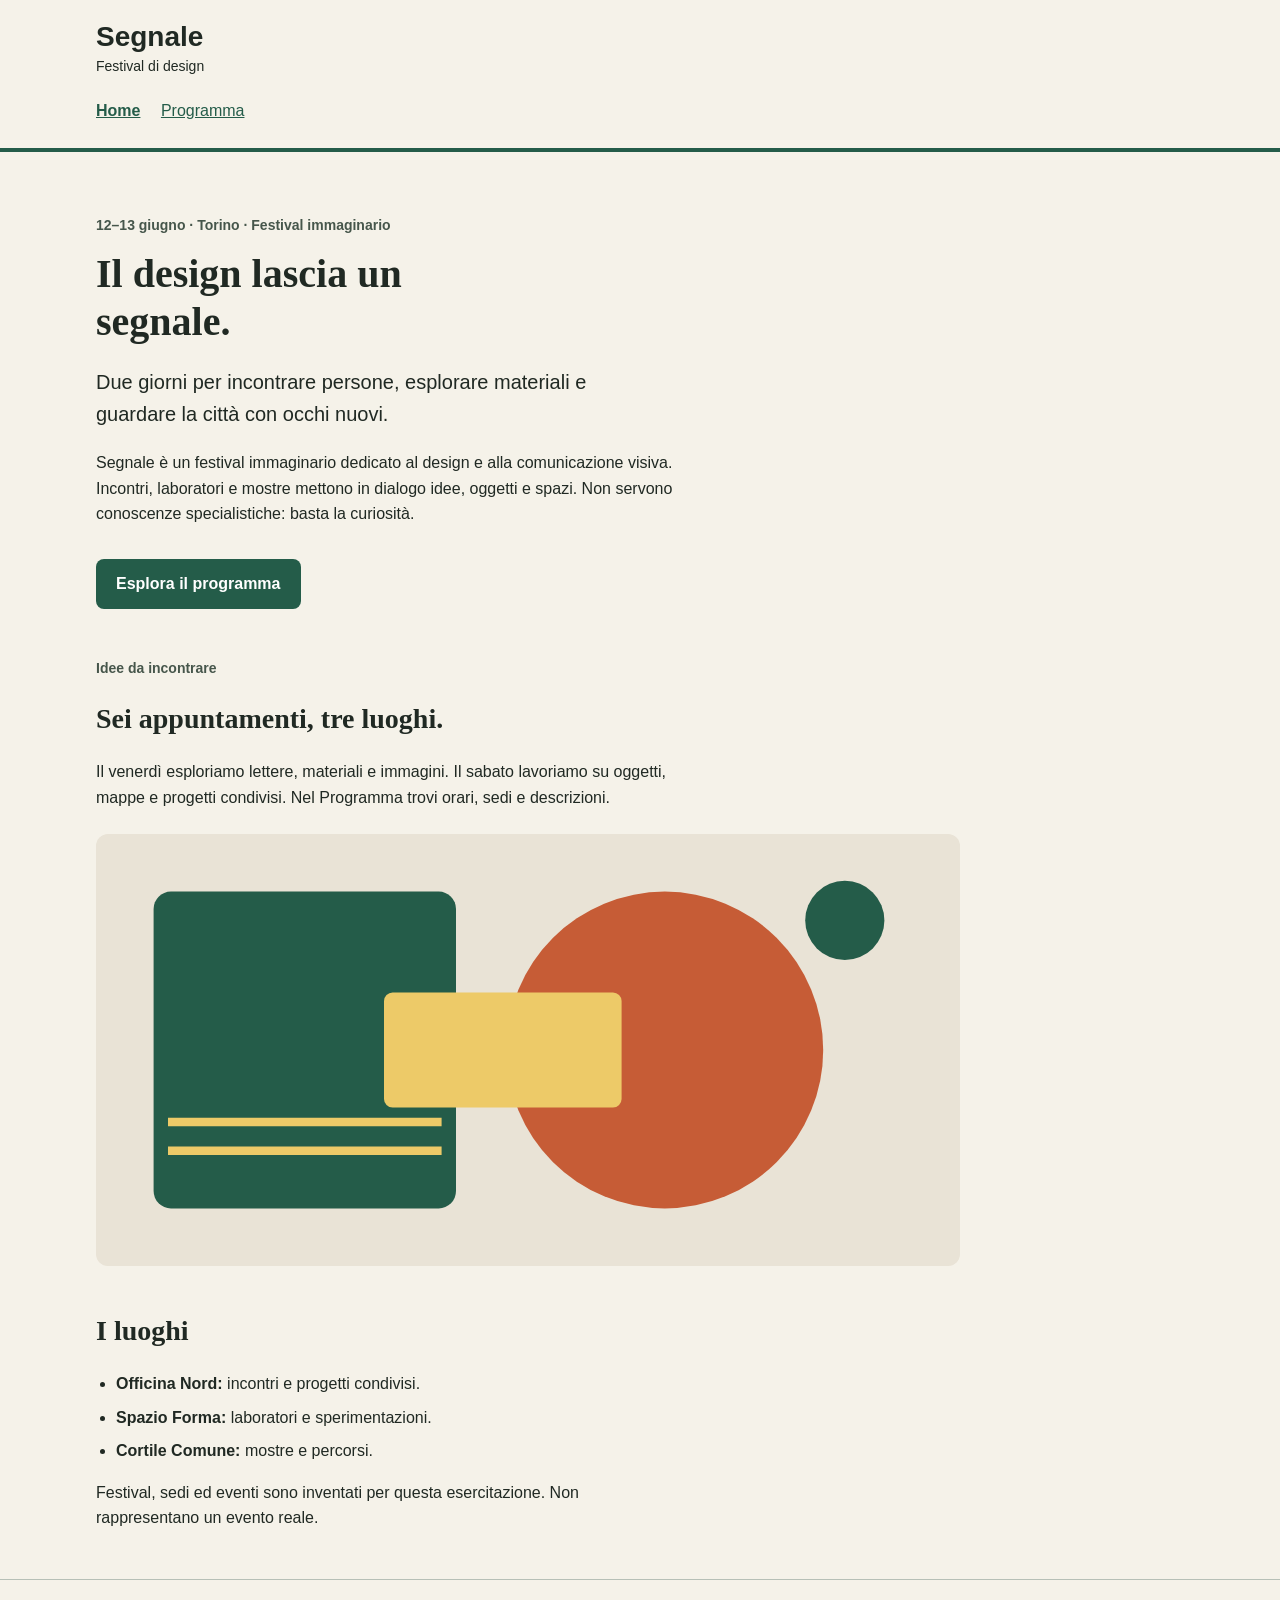
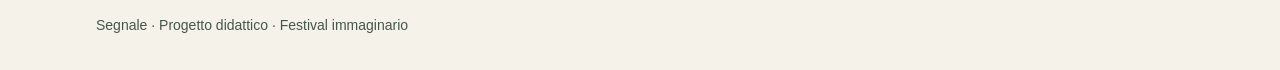
==== index.html @ 80f8907f "sito modificato" ====
<!doctype html>
<html lang="it">
<head>
  <meta charset="utf-8">
  <meta name="viewport" content="width=device-width, initial-scale=1">
  <title>Segnale — Festival di design</title>
  <link rel="stylesheet" href="style.css">
</head>
<body>
  <a class="skip-link" href="#contenuto">Vai al contenuto</a>
  <header class="site-header">
    <div class="container">
      <a class="brand" href="index.html">Segnale<span>Festival di design</span></a>
      <nav aria-label="Navigazione principale">
        <a href="index.html" aria-current="page">Home</a>
        <!-- Da completare: collegare questa voce alla pagina Programma. -->
        <a href="programma.html">Programma</a>
      </nav>
    </div>
  </header>

  <main id="contenuto" class="container">
    <section class="intro" aria-labelledby="titolo-home">
      <p class="eyebrow">12–13 giugno · Torino · Festival immaginario</p>
      <h1 id="titolo-home">Il design lascia un segnale.</h1>
      <p class="lead">Due giorni per incontrare persone, esplorare materiali e guardare la città con occhi nuovi.</p>
      <p class="reading-text">Segnale è un festival immaginario dedicato al design e alla comunicazione visiva. Incontri, laboratori e mostre mettono in dialogo idee, oggetti e spazi. Non servono conoscenze specialistiche: basta la curiosità.</p>
      <!-- Da completare: anche questo collegamento deve aprire il Programma. -->
      <a class="button-link" href="programma.html">Esplora il programma</a>
    </section>

    <section class="content-section" aria-labelledby="titolo-festival">
      <p class="eyebrow">Idee da incontrare</p>
      <h2 id="titolo-festival">Sei appuntamenti, tre luoghi.</h2>
      <p class="reading-text">Il venerdì esploriamo lettere, materiali e immagini. Il sabato lavoriamo su oggetti, mappe e progetti condivisi. Nel Programma trovi orari, sedi e descrizioni.</p>
      <img class="festival-image" src="assets/festival.svg" alt="Composizione geometrica di cerchi e rettangoli nei colori del festival" width="1200" height="600">
    </section>

    <section class="content-section" aria-labelledby="titolo-luoghi">
      <h2 id="titolo-luoghi">I luoghi</h2>
      <ul class="venues">
        <li><strong>Officina Nord:</strong> incontri e progetti condivisi.</li>
        <li><strong>Spazio Forma:</strong> laboratori e sperimentazioni.</li>
        <li><strong>Cortile Comune:</strong> mostre e percorsi.</li>
      </ul>
      <p class="reading-text">Festival, sedi ed eventi sono inventati per questa esercitazione. Non rappresentano un evento reale.</p>
    </section>
  </main>

  <footer class="site-footer"><div class="container"><p>Segnale · Progetto didattico · Festival immaginario</p></div></footer>
</body>
</html>
---- style.css ----
/* Stile iniziale: tipografia, colori e variabili CSS sono già predisposti.
   Lavoreremo su collegamenti, CSS condiviso e disposizione delle schede. */

/* Scelte comuni: ogni regola usa var() per richiamarne il valore. */
:root {
  --colore-primario: #245c49;
  --colore-primario-scuro: #173f32;
  --colore-sfondo: #f5f2e9;
  --colore-testo: #202923;
  --font-testo: Arial, Helvetica, sans-serif;
  --font-titoli: Georgia, "Times New Roman", serif;
}

* {
  box-sizing: border-box;
}

body {
  margin: 0;
  background: var(--colore-sfondo);
  color: var(--colore-testo);
  font-family: var(--font-testo);
  font-size: 1rem;
  line-height: 1.6;
}

a {
  color: var(--colore-primario);
}

a:hover {
  text-decoration-thickness: 3px;
}

a:focus-visible {
  outline: 3px solid var(--colore-testo);
  outline-offset: 4px;
}

.container {
  width: 92%;
  max-width: 68rem;
  margin: 0 auto;
}

.site-header {
  padding: 1.25rem 0;
  border-bottom: 4px solid var(--colore-primario);
}

.brand {
  display: inline-block;
  color: var(--colore-testo);
  font-size: 1.75rem;
  font-weight: bold;
  line-height: 1.2;
  text-decoration: none;
}

.brand span {
  display: block;
  margin-top: 0.25rem;
  font-size: 0.875rem;
  font-weight: normal;
}

nav {
  margin-top: 1rem;
}

nav a {
  display: inline-block;
  margin-right: 1rem;
  padding: 0.25rem 0;
}

nav a[aria-current="page"] {
  font-weight: bold;
}

.intro {
  padding: 3rem 0 1rem;
}

.eyebrow,
.event-meta {
  color: #46564b;
  font-size: 0.875rem;
  font-weight: bold;
}

h1,
h2,
h3 {
  font-family: var(--font-titoli);
  line-height: 1.2;
}

h1 {
  max-width: 18ch;
  margin: 0.75rem 0 1.25rem;
  font-size: 2.5rem;
}

h2 {
  font-size: 1.75rem;
}

h3 {
  margin: 0.5rem 0 0.75rem;
  font-size: 1.375rem;
}

.lead {
  max-width: 48ch;
  font-size: 1.25rem;
}

.reading-text {
  max-width: 65ch;
}

.button-link {
  display: inline-block;
  margin-top: 1rem;
  padding: 0.75rem 1.25rem;
  border-radius: 0.5rem;
  background: var(--colore-primario);
  color: #ffffff;
  font-weight: bold;
  text-decoration: none;
}

.button-link:hover {
  background: var(--colore-primario-scuro);
}

.content-section {
  margin: 2rem 0 3rem;
}

.festival-image {
  display: block;
  width: 100%;
  max-width: 54rem;
  height: auto;
  margin-top: 1.5rem;
  border-radius: 0.75rem;
}

.venues {
  padding-left: 1.25rem;
}

.venues li {
  margin-bottom: 0.5rem;
}

.event-grid {
  display: grid;
  grid-template-columns: repeat(2, minmax(0, 1fr));
  gap: 1.5rem;
}

@media (max-width: 599px) {
  .event-grid {
    grid-template-columns: 1fr;
  }
}

.event-card {
  min-width: 0;
  overflow: hidden;
  border: 1px solid #b7c0b7;
  border-radius: 0.75rem;
  background: #ffffff;
}

.event-card img {
  display: block;
  width: 100%;
  height: auto;
}

.event-body {
  padding: 1.25rem;
}

.event-body p:last-child {
  margin-bottom: 0;
}

.event-place {
  color: #46564b;
  font-size: 0.875rem;
}

.site-footer {
  padding: 1.25rem 0;
  border-top: 1px solid #b7c0b7;
  color: #46564b;
  font-size: 0.875rem;
}

.skip-link {
  position: absolute;
  top: -6rem;
  left: 1rem;
  padding: 0.75rem 1rem;
  background: #ffffff;
  color: var(--colore-testo);
}

.skip-link:focus {
  top: 1rem;
}

/* Qui aggiungeremo la media query durante la demo. */
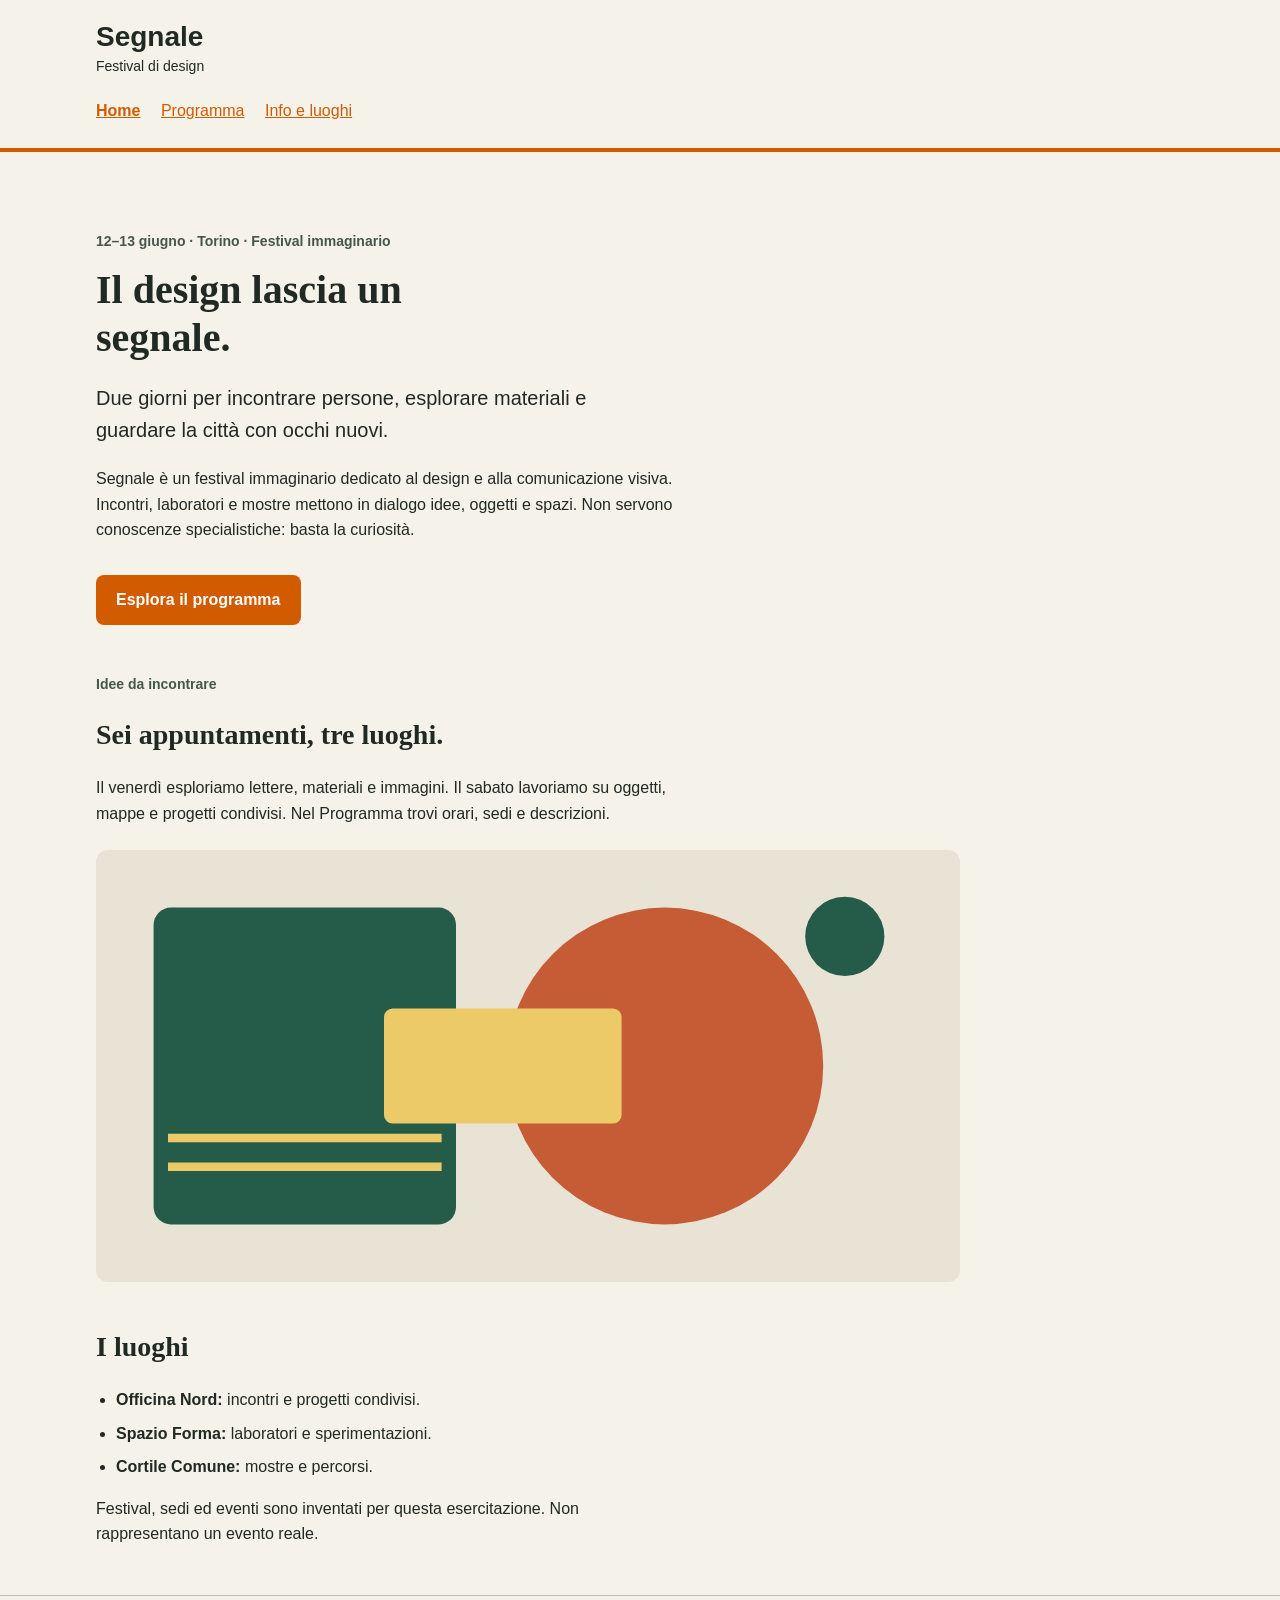
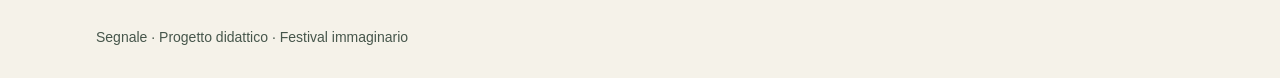
==== commit 4327b861: "Aggiunta pagina info e luoghi" ====
--- a/index.html
+++ b/index.html
@@ -15,6 +15,7 @@
         <a href="index.html" aria-current="page">Home</a>
         <!-- Da completare: collegare questa voce alla pagina Programma. -->
         <a href="programma.html">Programma</a>
+        <a href="info.html">Info e luoghi</a>
       </nav>
     </div>
   </header>
--- a/style.css
+++ b/style.css
@@ -3,12 +3,12 @@
 
 /* Scelte comuni: ogni regola usa var() per richiamarne il valore. */
 :root {
-  --colore-primario: #245c49;
-  --colore-primario-scuro: #173f32;
+  --colore-primario: #d25b00;
+  --colore-primario-scuro: #753104;
   --colore-sfondo: #f5f2e9;
   --colore-testo: #202923;
-  --font-testo: Arial, Helvetica, sans-serif;
-  --font-titoli: Georgia, "Times New Roman", serif;
+   --font-testo: "Segoe UI", Roboto, "Helvetica Neue", Arial, sans-serif;
+  --font-titoli: Cambria, Cochin, Georgia, "Times New Roman", serif;
 }
 
 * {
@@ -79,7 +79,7 @@
 }
 
 .intro {
-  padding: 3rem 0 1rem;
+  padding: 4rem 0 1rem;
 }
 
 .eyebrow,
@@ -158,8 +158,14 @@
 
 .event-grid {
   display: grid;
-  grid-template-columns: repeat(2, minmax(0, 1fr));
+  grid-template-columns: repeat(3, minmax(0, 1fr));
   gap: 1.5rem;
+}
+
+@media (max-width: 1023px) {
+  .event-grid {
+    grid-template-columns: repeat(2, minmax(0, 1fr));
+  }
 }
 
 @media (max-width: 599px) {
@@ -196,7 +202,7 @@
 }
 
 .site-footer {
-  padding: 1.25rem 0;
+  padding: 1rem 0;
   border-top: 1px solid #b7c0b7;
   color: #46564b;
   font-size: 0.875rem;
@@ -215,4 +221,39 @@
   top: 1rem;
 }
 
+.venue-swiper {
+  width: 100%;
+}
+
+.venue-swiper .swiper-slide {
+  margin: 0;
+}
+
+.venue-swiper img {
+  display: block;
+  width: 100%;
+  height: auto;
+}
+
+.venue-swiper figcaption {
+  padding: 1rem 0;
+}
+
+.venue-controls {
+  display: flex;
+  gap: 0.75rem;
+}
+
+.map-embed {
+  width: 100%;
+}
+
+.map-embed iframe {
+  display: block;
+  width: 100%;
+  height: 500px;
+  border: 0;
+}
+
+
 /* Qui aggiungeremo la media query durante la demo. */
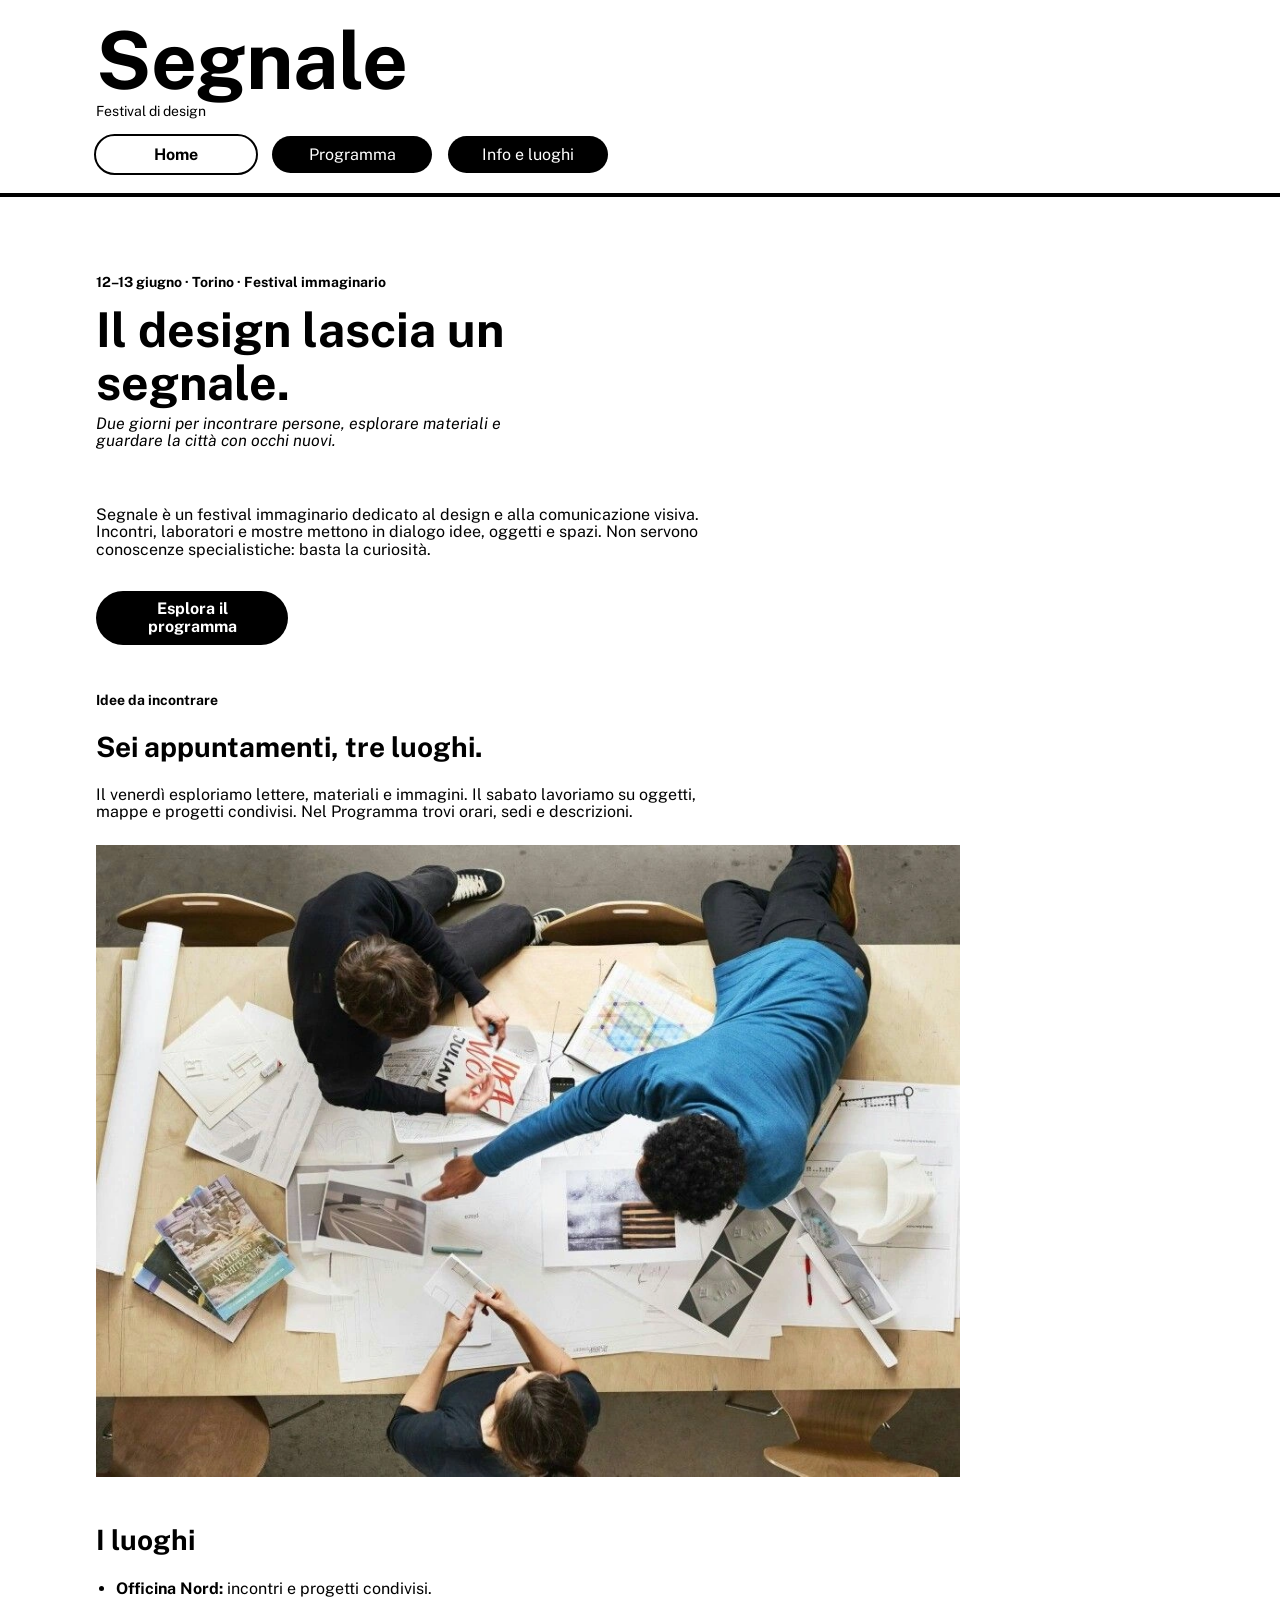
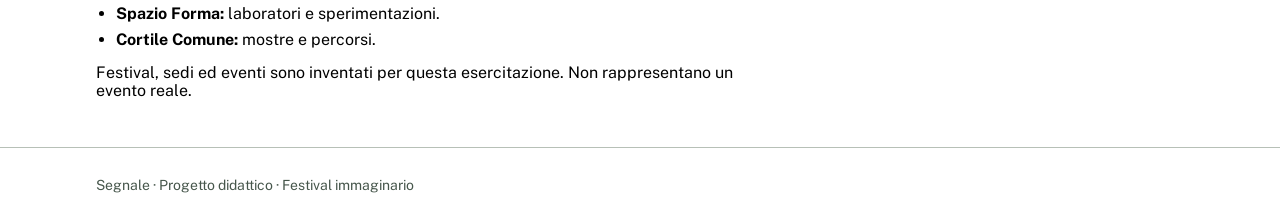
==== commit c76dfcf4: "modifiche per moodboard" ====
--- a/index.html
+++ b/index.html
@@ -4,6 +4,10 @@
   <meta charset="utf-8">
   <meta name="viewport" content="width=device-width, initial-scale=1">
   <title>Segnale — Festival di design</title>
+  <link rel="preconnect" href="https://fonts.googleapis.com">
+<link rel="preconnect" href="https://fonts.gstatic.com" crossorigin>
+<link href="https://fonts.googleapis.com/css2?family=Public+Sans:wght@400;700&display=swap" rel="stylesheet">
+
   <link rel="stylesheet" href="style.css">
 </head>
 <body>
@@ -13,7 +17,6 @@
       <a class="brand" href="index.html">Segnale<span>Festival di design</span></a>
       <nav aria-label="Navigazione principale">
         <a href="index.html" aria-current="page">Home</a>
-        <!-- Da completare: collegare questa voce alla pagina Programma. -->
         <a href="programma.html">Programma</a>
         <a href="info.html">Info e luoghi</a>
       </nav>
@@ -34,7 +37,7 @@
       <p class="eyebrow">Idee da incontrare</p>
       <h2 id="titolo-festival">Sei appuntamenti, tre luoghi.</h2>
       <p class="reading-text">Il venerdì esploriamo lettere, materiali e immagini. Il sabato lavoriamo su oggetti, mappe e progetti condivisi. Nel Programma trovi orari, sedi e descrizioni.</p>
-      <img class="festival-image" src="assets/festival.svg" alt="Composizione geometrica di cerchi e rettangoli nei colori del festival" width="1200" height="600">
+      <img class="festival-image" src="assets/home.webp" alt="Fotografia di un tavolo da lavoro visto dall'alto e circondato da persone" width="1200" height="600">
     </section>
 
     <section class="content-section" aria-labelledby="titolo-luoghi">
--- a/style.css
+++ b/style.css
@@ -3,12 +3,13 @@
 
 /* Scelte comuni: ogni regola usa var() per richiamarne il valore. */
 :root {
-  --colore-primario: #d25b00;
-  --colore-primario-scuro: #753104;
-  --colore-sfondo: #f5f2e9;
-  --colore-testo: #202923;
-   --font-testo: "Segoe UI", Roboto, "Helvetica Neue", Arial, sans-serif;
-  --font-titoli: Cambria, Cochin, Georgia, "Times New Roman", serif;
+  --colore-primario: #000000;
+  --colore-primario-scuro: #ffffff;
+  --colore-sfondo: #ffffff;
+  --colore-testo: #000000;
+  --font-testo: "Public Sans", sans-serif;
+  --font-titoli: "Public Sans", sans-serif;
+
 }
 
 * {
@@ -21,7 +22,7 @@
   color: var(--colore-testo);
   font-family: var(--font-testo);
   font-size: 1rem;
-  line-height: 1.6;
+  line-height: 1.1;
 }
 
 a {
@@ -44,34 +45,82 @@
 }
 
 .site-header {
+  position: sticky;
+  top: 0;
+  z-index: 1000;
   padding: 1.25rem 0;
   border-bottom: 4px solid var(--colore-primario);
+  background: var(--colore-sfondo);
+}
+
+@media (max-width: 599px) {
+  .site-header {
+    padding: 0.75rem 0;
+  }
+
+  nav {
+    margin-top: 0.5rem;
+    gap: 0.125rem;
+  }
 }
 
 .brand {
   display: inline-block;
   color: var(--colore-testo);
-  font-size: 1.75rem;
-  font-weight: bold;
+  font-size: 5.0rem;
+  font-weight: bold;
+  line-height: 1;
+  text-decoration: none;
+}
+
+.brand span {
+  display: block;
+  margin-top: clamp(0.1rem, 0.5vw, 0.2rem);
+  font-size: 0.875rem;
   line-height: 1.2;
+  font-weight: normal;
+}
+
+@media (max-width: 400px) {
+  .brand {
+    font-size: clamp(2.5rem, calc(92vw / 4.2), 5rem);
+  }
+}
+
+nav {
+  display: flex;
+  flex-direction: column;
+  align-items: stretch;
+  gap: 0.5rem;
+  margin-top: 1rem;
+}
+
+nav a {
+  display: block;
+  box-sizing: border-box;
+  width: min(10rem, 100%);
+  padding: 0.6rem 1rem;
+  border-radius: 999px;
+  background: var(--colore-primario);
+  color: #ffffff;
+  text-align: center;
   text-decoration: none;
 }
 
-.brand span {
-  display: block;
-  margin-top: 0.25rem;
-  font-size: 0.875rem;
-  font-weight: normal;
-}
-
-nav {
-  margin-top: 1rem;
-}
-
-nav a {
-  display: inline-block;
-  margin-right: 1rem;
-  padding: 0.25rem 0;
+nav a:hover {
+  background: var(--colore-primario-scuro);
+  color: #000000;
+  outline: 2px solid var(--colore-primario);
+}
+
+
+@media (min-width: 600px) {
+  nav {
+    flex-direction: row;
+    flex-wrap: wrap;
+    column-gap: 1rem;
+    row-gap: 0.25rem;
+  }
 }
 
 nav a[aria-current="page"] {
@@ -84,7 +133,7 @@
 
 .eyebrow,
 .event-meta {
-  color: #46564b;
+  color: #000000;
   font-size: 0.875rem;
   font-weight: bold;
 }
@@ -93,13 +142,17 @@
 h2,
 h3 {
   font-family: var(--font-titoli);
-  line-height: 1.2;
+  line-height: 1.1;
 }
 
 h1 {
   max-width: 18ch;
   margin: 0.75rem 0 1.25rem;
-  font-size: 2.5rem;
+  font-size: clamp(3.0rem, calc(92vw / 8.4), 3.0rem);
+}
+
+.intro h1 {
+  margin-bottom: 0.3rem;
 }
 
 h2 {
@@ -113,7 +166,21 @@
 
 .lead {
   max-width: 48ch;
-  font-size: 1.25rem;
+  font-size: 1rem;
+  font-style: italic;
+}
+
+
+.intro .lead {
+  margin-top: 0;
+}
+
+.intro .lead {
+  margin-bottom: 3.5rem;
+}
+
+.intro .lead + .reading-text {
+  margin-top: 0;
 }
 
 .reading-text {
@@ -121,18 +188,25 @@
 }
 
 .button-link {
-  display: inline-block;
+  display: inline-flex;
+  align-items: center;
+  justify-content: center;
+  width: min(12rem, 100%);
   margin-top: 1rem;
-  padding: 0.75rem 1.25rem;
-  border-radius: 0.5rem;
+  padding: 0.6rem 1rem;
+  border-radius: 999px;
   background: var(--colore-primario);
   color: #ffffff;
   font-weight: bold;
+  text-align: center;
   text-decoration: none;
+  line-height: 1.1;
 }
 
 .button-link:hover {
   background: var(--colore-primario-scuro);
+  color: #000000;
+  outline: 2px solid var(--colore-primario);
 }
 
 .content-section {
@@ -145,7 +219,7 @@
   max-width: 54rem;
   height: auto;
   margin-top: 1.5rem;
-  border-radius: 0.75rem;
+  border-radius: 0.rem;
 }
 
 .venues {
@@ -178,7 +252,7 @@
   min-width: 0;
   overflow: hidden;
   border: 1px solid #b7c0b7;
-  border-radius: 0.75rem;
+  border-radius: 0.rem;
   background: #ffffff;
 }
 
@@ -197,7 +271,7 @@
 }
 
 .event-place {
-  color: #46564b;
+  color: #000000;
   font-size: 0.875rem;
 }
 
@@ -236,7 +310,7 @@
 }
 
 .venue-swiper figcaption {
-  padding: 1rem 0;
+  padding: rem 0;
 }
 
 .venue-controls {
@@ -244,6 +318,25 @@
   gap: 0.75rem;
 }
 
+.venue-controls button {
+  flex: 1;
+  min-width: 0;
+  padding: 0.6rem 1rem;
+  border: 0;
+  border-radius: 999px;
+  background: var(--colore-primario);
+  color: #ffffff;
+  font: inherit;
+  font-weight: bold;
+  cursor: pointer;
+}
+
+.venue-controls button:hover {
+  background: var(--colore-primario-scuro);
+  color: #000000;
+  outline: 2px solid var(--colore-primario);
+}
+
 .map-embed {
   width: 100%;
 }
@@ -255,5 +348,21 @@
   border: 0;
 }
 
-
+@media (max-width: 270px) {
+  nav a,
+  .button-link,
+  .venue-controls button {
+    width: 100%;
+    padding: 0.6em 0.75em;
+    font-size: clamp(0.6rem, 6vw, 0.875rem);
+    white-space: nowrap;
+    border-radius: 999px;
+  }
+}
+
+.site-header nav a[aria-current="page"] {
+  background: var(--colore-primario-scuro);
+  color: #000000;
+  outline: 2px solid var(--colore-primario);
+}
 /* Qui aggiungeremo la media query durante la demo. */
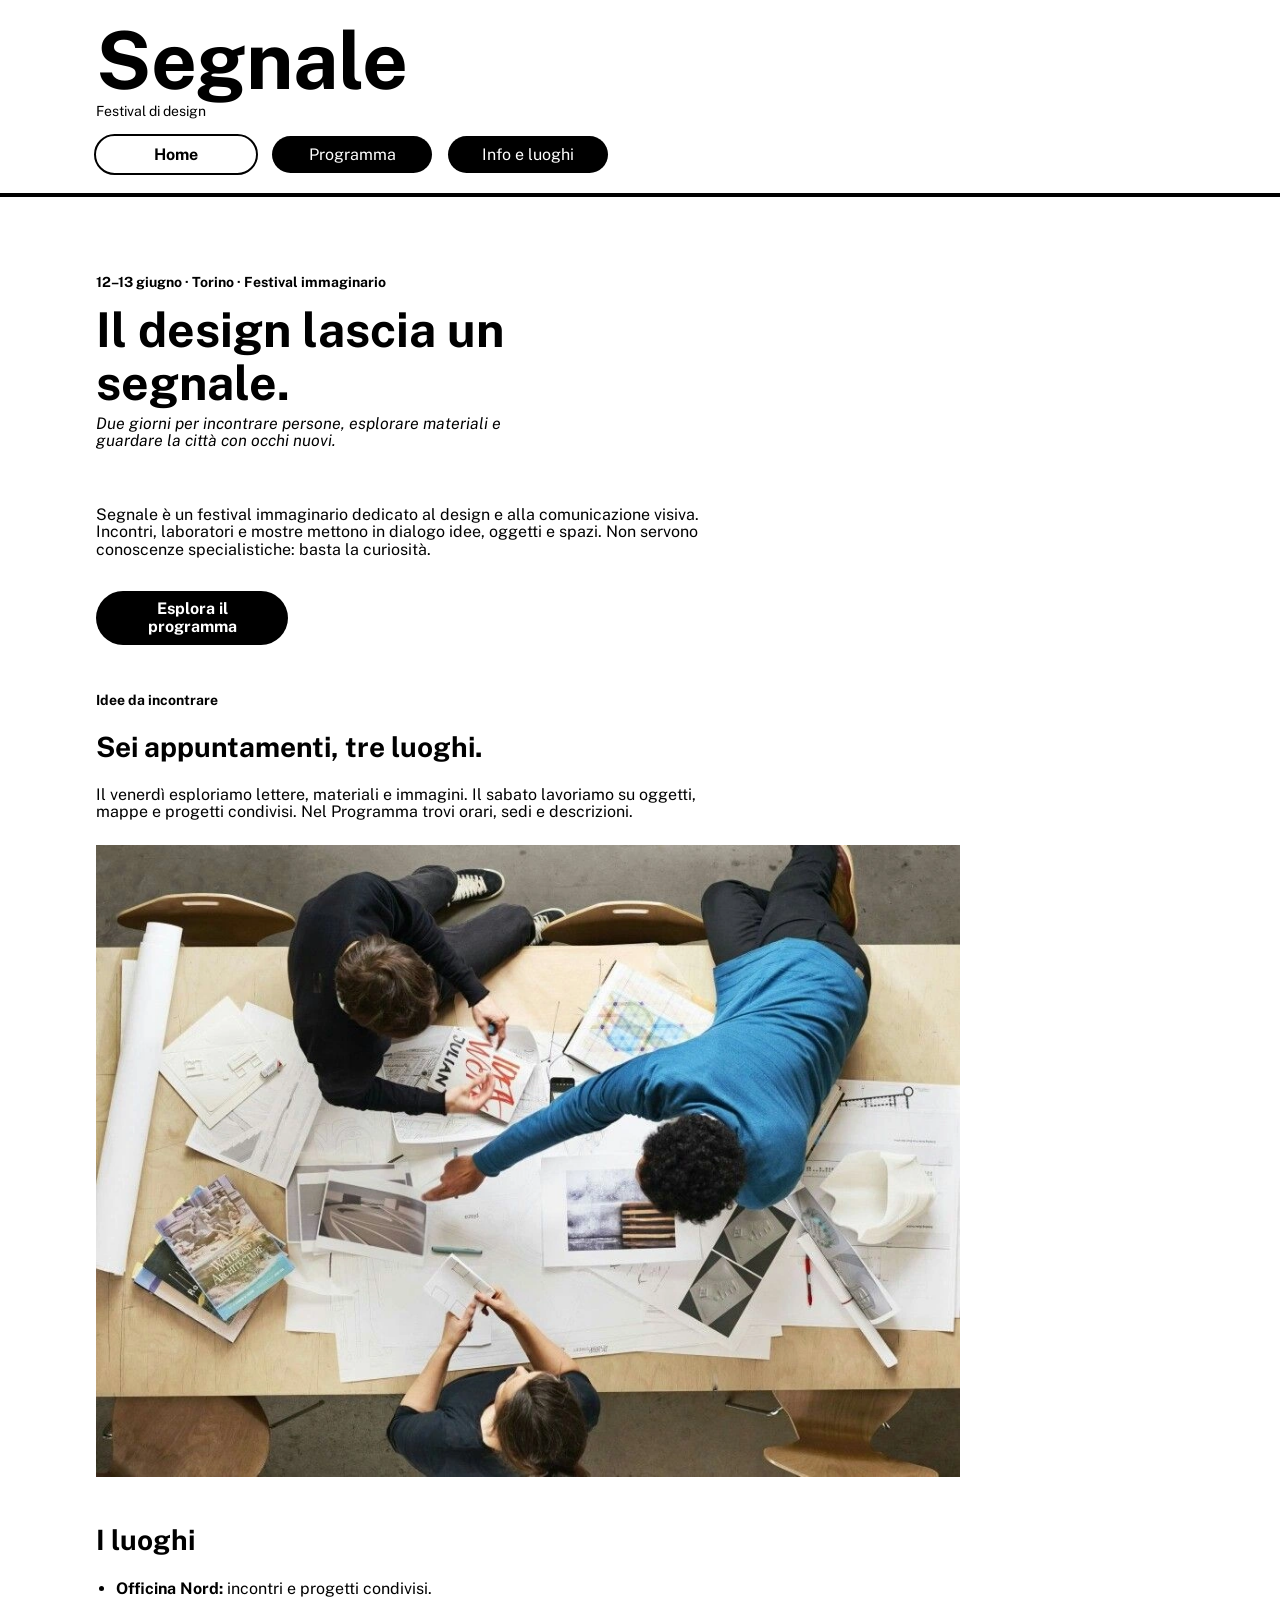
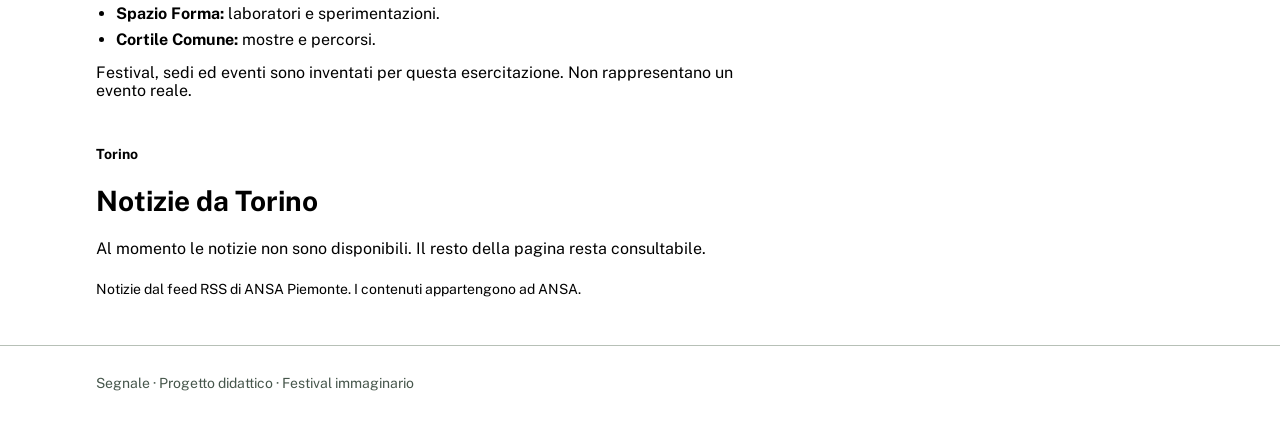
==== commit f7fafdf3: "collegamento notizie" ====
--- a/index.html
+++ b/index.html
@@ -49,8 +49,181 @@
       </ul>
       <p class="reading-text">Festival, sedi ed eventi sono inventati per questa esercitazione. Non rappresentano un evento reale.</p>
     </section>
+
+    <section class="content-section news-section" aria-labelledby="titolo-notizie">
+  <p class="eyebrow">Torino</p>
+  <h2 id="titolo-notizie">Notizie da Torino</h2>
+
+  <p id="notizie-stato" role="status" aria-live="polite">
+    Caricamento delle notizie…
+  </p>
+
+  <ul id="notizie-lista" class="news-list"></ul>
+
+  <p class="news-source">
+    Notizie dal feed RSS di ANSA Piemonte. I contenuti appartengono ad ANSA.
+  </p>
+</section>
+
   </main>
 
   <footer class="site-footer"><div class="container"><p>Segnale · Progetto didattico · Festival immaginario</p></div></footer>
+
+  <script>
+  const URL_NOTIZIE =
+    "https://docs.google.com/spreadsheets/d/e/2PACX-1vS7KAhxtQY8amzNyHQd3RuskT0dwSj5pdnrR-UVHM6CPzX0sox7lUv5kT34DYatCAbSHhO8n7kcyigN/pub?gid=365522260&single=true&output=csv";
+
+  const notizieStato = document.getElementById("notizie-stato");
+  const notizieLista = document.getElementById("notizie-lista");
+
+  function parseCSV(testo) {
+    const righe = [];
+    let riga = [];
+    let campo = "";
+    let traVirgolette = false;
+
+    for (let i = 0; i < testo.length; i++) {
+      const carattere = testo[i];
+
+      if (traVirgolette) {
+        if (carattere === '"' && testo[i + 1] === '"') {
+          campo += '"';
+          i++;
+        } else if (carattere === '"') {
+          traVirgolette = false;
+        } else {
+          campo += carattere;
+        }
+      } else if (carattere === '"') {
+        traVirgolette = true;
+      } else if (carattere === ",") {
+        riga.push(campo);
+        campo = "";
+      } else if (carattere === "\n") {
+        riga.push(campo);
+        righe.push(riga);
+        riga = [];
+        campo = "";
+      } else if (carattere !== "\r") {
+        campo += carattere;
+      }
+    }
+
+    if (campo.length > 0 || riga.length > 0) {
+      riga.push(campo);
+      righe.push(riga);
+    }
+
+    if (righe.length === 0) return [];
+
+    const intestazioni = righe.shift().map((nome, indice) =>
+      (indice === 0 ? nome.replace(/^\uFEFF/, "") : nome).trim().toLowerCase()
+    );
+
+    return righe
+      .filter((valori) => valori.some((valore) => valore.trim() !== ""))
+      .map((valori) =>
+        Object.fromEntries(
+          intestazioni.map((nome, indice) => [
+            nome,
+            (valori[indice] ?? "").trim()
+          ])
+        )
+      );
+  }
+
+  function scegliCampo(riga, nomi) {
+    for (const nome of nomi) {
+      if (riga[nome]) return riga[nome];
+    }
+    return "";
+  }
+
+  function formattaDataIt(valore) {
+    const dataItaliana = valore.match(/^(\d{1,2})\/(\d{1,2})\/(\d{4})$/);
+    let data;
+
+    if (dataItaliana) {
+      data = new Date(
+        Number(dataItaliana[3]),
+        Number(dataItaliana[2]) - 1,
+        Number(dataItaliana[1])
+      );
+    } else if (/^\d{4}-\d{2}-\d{2}$/.test(valore)) {
+      const [anno, mese, giorno] = valore.split("-").map(Number);
+      data = new Date(anno, mese - 1, giorno);
+    } else {
+      data = new Date(valore);
+    }
+
+    if (Number.isNaN(data.getTime())) return valore;
+
+    return new Intl.DateTimeFormat("it-IT", {
+      day: "numeric",
+      month: "long",
+      year: "numeric"
+    }).format(data);
+  }
+
+  async function caricaNotizie() {
+    try {
+      const risposta = await fetch(URL_NOTIZIE);
+
+      if (!risposta.ok) {
+        throw new Error(`Richiesta CSV non riuscita: ${risposta.status}`);
+      }
+
+      const testoCSV = await risposta.text();
+      const righe = parseCSV(testoCSV);
+
+      const notizie = righe
+        .map((riga) => ({
+          data: scegliCampo(riga, ["data", "date", "pubdate", "published"]),
+          titolo: scegliCampo(riga, ["titolo", "title"]),
+          link: scegliCampo(riga, ["link", "url"])
+        }))
+        .filter((notizia) => notizia.data && notizia.titolo && notizia.link)
+        .slice(0, 5);
+
+      if (notizie.length === 0) {
+        notizieStato.textContent = "Non ci sono notizie da mostrare.";
+        return;
+      }
+
+      for (const notizia of notizie) {
+        const url = new URL(notizia.link);
+
+        if (!["http:", "https:"].includes(url.protocol)) continue;
+
+        const elemento = document.createElement("li");
+        const data = document.createElement("time");
+        data.textContent = formattaDataIt(notizia.data);
+
+        const collegamento = document.createElement("a");
+        collegamento.href = url.href;
+        collegamento.textContent = notizia.titolo;
+        collegamento.target = "_blank";
+        collegamento.rel = "noopener noreferrer";
+
+        elemento.append(data, collegamento);
+        notizieLista.appendChild(elemento);
+      }
+
+      if (notizieLista.children.length === 0) {
+        notizieStato.textContent = "Non ci sono notizie da mostrare.";
+        return;
+      }
+
+      notizieStato.textContent = "";
+    } catch (errore) {
+      console.error("Errore nel caricamento delle notizie:", errore);
+      notizieStato.textContent =
+        "Al momento le notizie non sono disponibili. Il resto della pagina resta consultabile.";
+    }
+  }
+
+  caricaNotizie();
+</script>
+
 </body>
 </html>
--- a/style.css
+++ b/style.css
@@ -252,7 +252,7 @@
   min-width: 0;
   overflow: hidden;
   border: 1px solid #b7c0b7;
-  border-radius: 0.rem;
+  border-radius: 0;
   background: #ffffff;
 }
 
@@ -310,7 +310,7 @@
 }
 
 .venue-swiper figcaption {
-  padding: rem 0;
+  padding: 1rem 0;
 }
 
 .venue-controls {
@@ -365,4 +365,64 @@
   color: #000000;
   outline: 2px solid var(--colore-primario);
 }
+
+.weather-data {
+  display: grid;
+  grid-template-columns: repeat(auto-fit, minmax(min(100%, 10rem), 1fr));
+  gap: 1rem;
+  margin: 1.5rem 0;
+}
+
+.weather-data div {
+  padding: 1rem;
+  border: 2px solid #000000;
+  background: #ffffff;
+}
+
+.weather-data dt {
+  font-size: 0.875rem;
+  font-weight: bold;
+}
+
+.weather-data dd {
+  margin: 0.5rem 0 0;
+  font-size: 1.5rem;
+  font-weight: bold;
+}
+
+.weather-note,
+.weather-source {
+  max-width: 65ch;
+  font-size: 0.875rem;
+}
+.news-list {
+  max-width: 65ch;
+  margin: 1.5rem 0;
+  padding: 0;
+  list-style: none;
+}
+
+.news-list li {
+  padding: 1rem 0;
+  border-top: 1px solid #b7c0b7;
+}
+
+.news-list time {
+  display: block;
+  margin-bottom: 0.4rem;
+  color: #000000;
+  font-size: 0.875rem;
+  font-weight: bold;
+}
+
+.news-list a {
+  font-weight: bold;
+}
+
+.news-source {
+  max-width: 65ch;
+  font-size: 0.875rem;
+}
+
+
 /* Qui aggiungeremo la media query durante la demo. */
